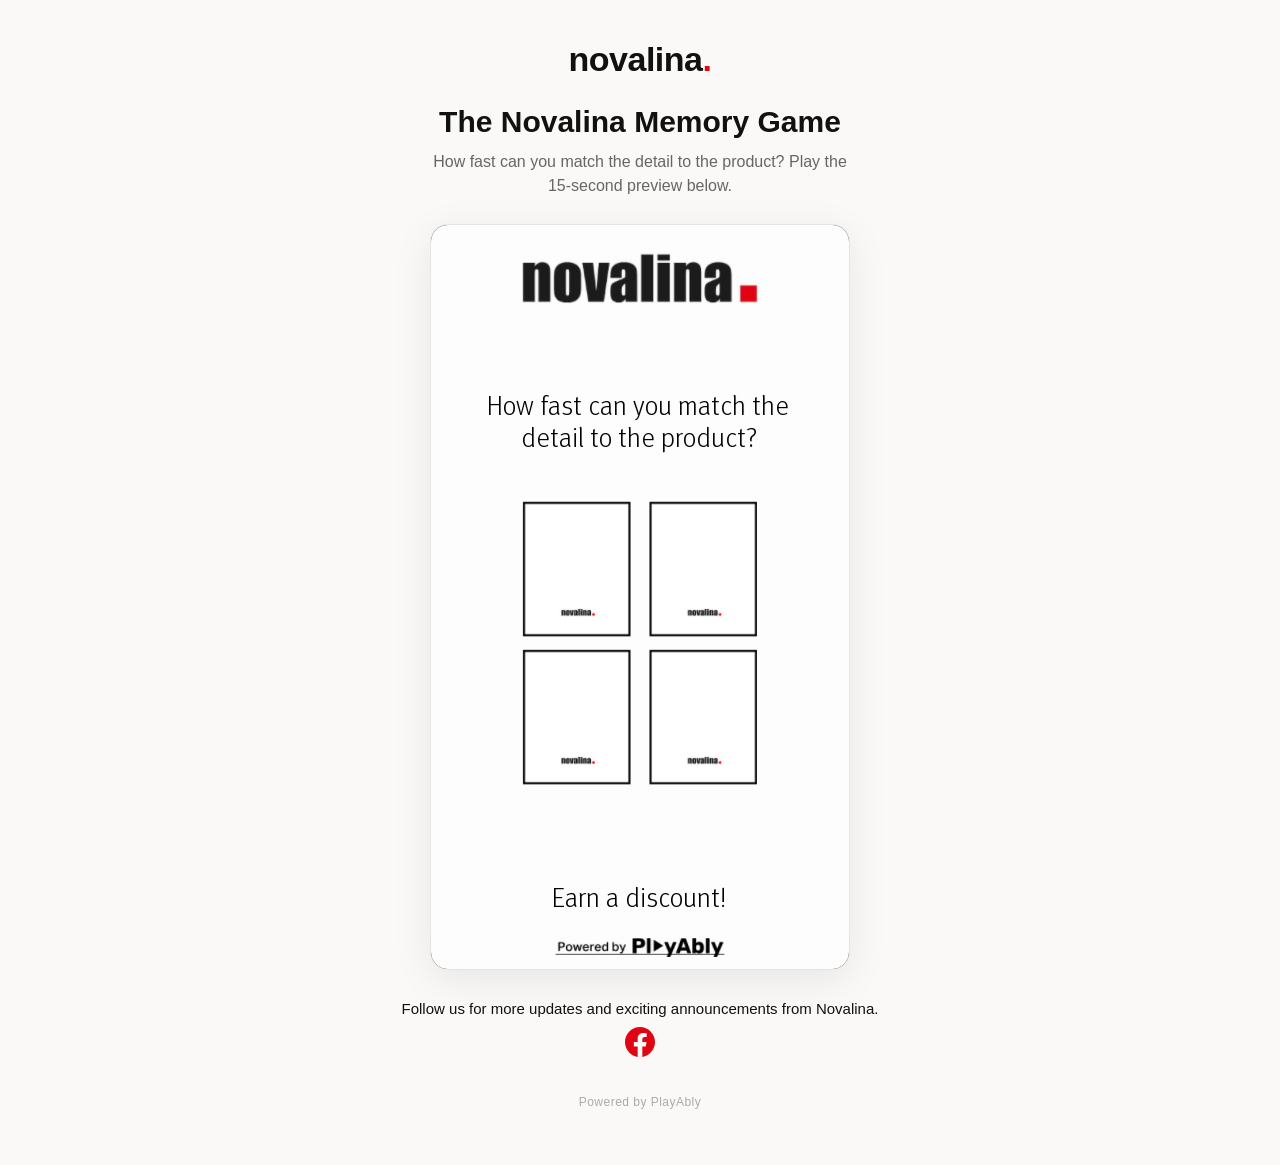
==== preview/index.html @ 93aafea4 "Add branded preview LP at /preview/" ====
<!doctype html>
<html lang="en">
<head>
<meta charset="utf-8">
<meta name="viewport" content="width=device-width, initial-scale=1">
<title>Novalina Memory Game — Preview</title>
<meta name="description" content="Play the Novalina memory game — how fast can you match the detail to the product?">
<style>
  :root{ --red:#e10412; --ink:#111; --muted:#666; }
  *{ box-sizing:border-box; }
  body{ margin:0; font-family:"Helvetica Neue",Arial,sans-serif; color:var(--ink);
        background:#faf9f7; -webkit-font-smoothing:antialiased; }
  .wrap{ max-width:560px; margin:0 auto; padding:40px 20px 56px; text-align:center; }
  .logo{ font-weight:800; font-size:34px; letter-spacing:-.5px; }
  .logo b{ color:var(--ink); } .logo .dot{ color:var(--red); }
  h1{ font-size:30px; line-height:1.15; margin:26px 0 10px; }
  p.lede{ color:var(--muted); font-size:16px; line-height:1.5; margin:0 auto 26px; max-width:420px; }
  .frame{ width:100%; max-width:420px; aspect-ratio:9/16; margin:0 auto; border:1px solid #e6e3df;
          border-radius:18px; overflow:hidden; background:#fff; box-shadow:0 10px 40px rgba(0,0,0,.08); }
  .frame iframe{ width:100%; height:100%; border:0; display:block; }
  .follow{ margin-top:30px; }
  .follow p{ color:var(--ink); font-size:15px; margin:0 0 10px; }
  .follow a{ display:inline-block; line-height:0; }
  .foot{ margin-top:34px; color:#aaa; font-size:12px; letter-spacing:.04em; }
</style>
</head>
<body>
  <div class="wrap">
    <div class="logo"><b>novalina</b><span class="dot">.</span></div>
    <h1>The Novalina Memory Game</h1>
    <p class="lede">How fast can you match the detail to the product? Play the 15-second preview below.</p>

    <div class="frame">
      <iframe src="../index.html?instanceId=preview&env=production"
              title="Novalina Memory Game" loading="lazy"
              allow="autoplay; fullscreen"></iframe>
    </div>

    <div class="follow">
      <p>Follow us for more updates and exciting announcements from Novalina.</p>
      <a href="https://www.facebook.com/novalinakitchens/" target="_blank" rel="noopener"
         aria-label="Follow Novalina on Facebook">
        <svg width="30" height="30" viewBox="0 0 24 24" fill="#e10412" xmlns="http://www.w3.org/2000/svg"><path d="M24 12.07C24 5.4 18.63 0 12 0S0 5.4 0 12.07C0 18.1 4.39 23.1 10.13 24v-8.44H7.08v-3.49h3.05V9.41c0-3.02 1.79-4.69 4.53-4.69 1.31 0 2.68.24 2.68.24v2.97h-1.51c-1.49 0-1.96.93-1.96 1.89v2.25h3.33l-.53 3.49h-2.8V24C19.61 23.1 24 18.1 24 12.07z"/></svg>
      </a>
    </div>

    <div class="foot">Powered by PlayAbly</div>
  </div>
</body>
</html>
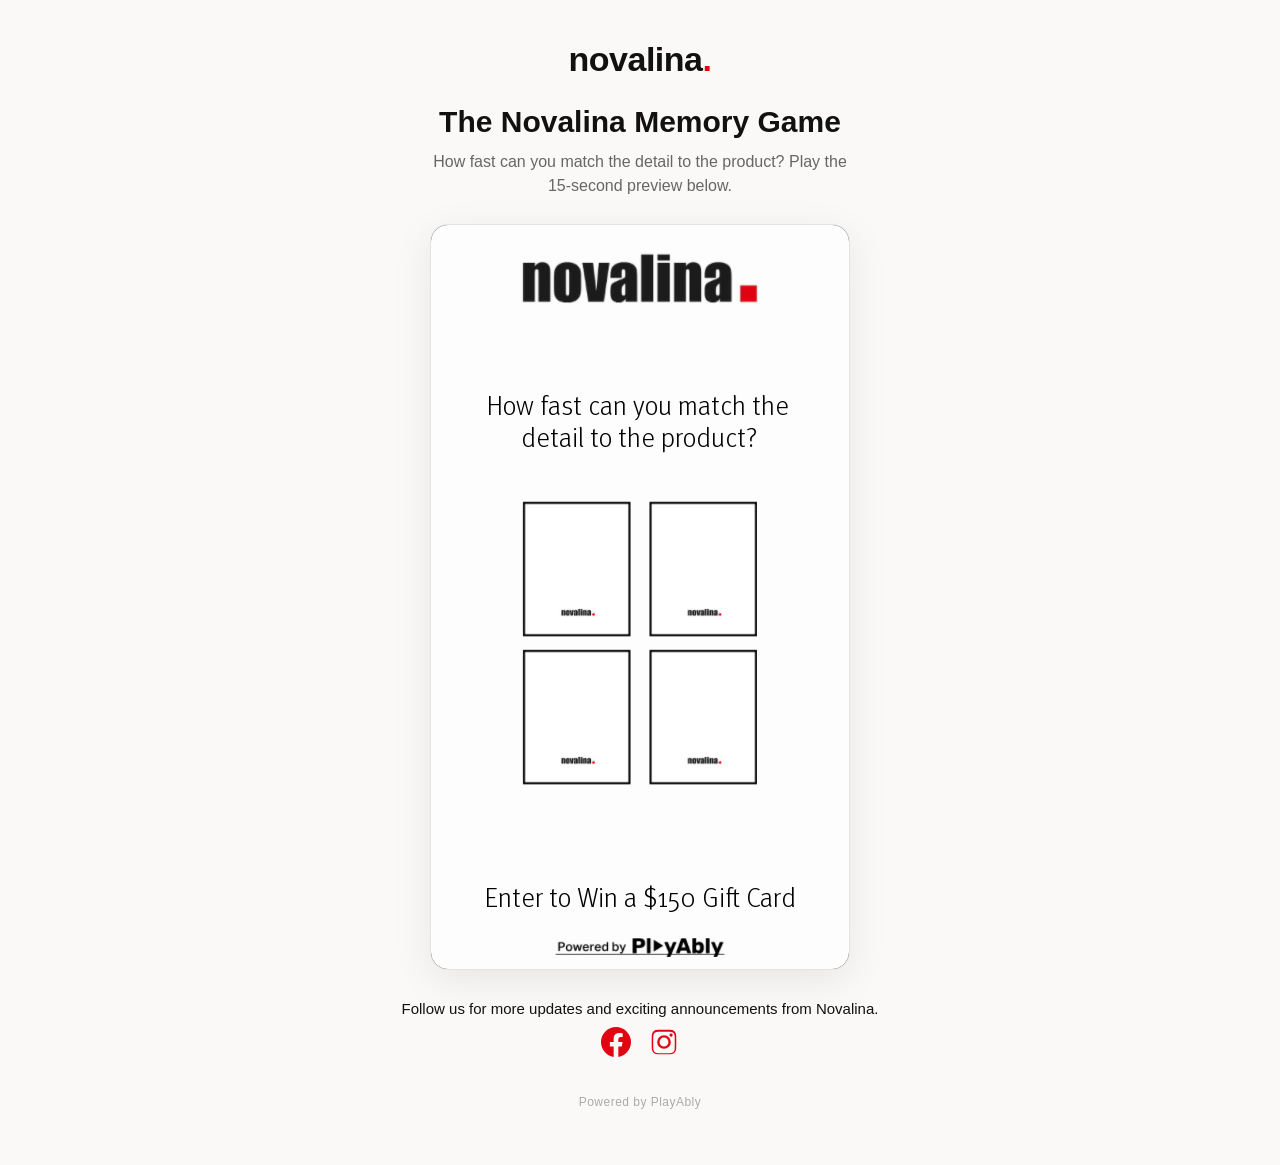
==== commit c7807ec0: "Add Instagram icon to preview LP follow row" ====
--- a/preview/index.html
+++ b/preview/index.html
@@ -42,6 +42,7 @@
          aria-label="Follow Novalina on Facebook">
         <svg width="30" height="30" viewBox="0 0 24 24" fill="#e10412" xmlns="http://www.w3.org/2000/svg"><path d="M24 12.07C24 5.4 18.63 0 12 0S0 5.4 0 12.07C0 18.1 4.39 23.1 10.13 24v-8.44H7.08v-3.49h3.05V9.41c0-3.02 1.79-4.69 4.53-4.69 1.31 0 2.68.24 2.68.24v2.97h-1.51c-1.49 0-1.96.93-1.96 1.89v2.25h3.33l-.53 3.49h-2.8V24C19.61 23.1 24 18.1 24 12.07z"/></svg>
       </a>
+      <a href="https://www.instagram.com/novalinakitchens/" target="_blank" rel="noopener" aria-label="Follow Novalina on Instagram" style="display:inline-block;line-height:0;margin-left:14px;vertical-align:top;"><svg width="30" height="30" viewBox="0 0 24 24" fill="#e10412" xmlns="http://www.w3.org/2000/svg"><path d="M12 2.16c3.2 0 3.58.01 4.85.07 1.17.05 1.8.25 2.23.41.56.22.96.48 1.38.9.42.42.68.82.9 1.38.16.42.36 1.06.41 2.23.06 1.27.07 1.65.07 4.85s-.01 3.58-.07 4.85c-.05 1.17-.25 1.8-.41 2.23-.22.56-.48.96-.9 1.38-.42.42-.82.68-1.38.9-.42.16-1.06.36-2.23.41-1.27.06-1.65.07-4.85.07s-3.58-.01-4.85-.07c-1.17-.05-1.8-.25-2.23-.41-.56-.22-.96-.48-1.38-.9-.42-.42-.68-.82-.9-1.38-.16-.42-.36-1.06-.41-2.23C2.17 15.58 2.16 15.2 2.16 12s.01-3.58.07-4.85c.05-1.17.25-1.8.41-2.23.22-.56.48-.96.9-1.38.42-.42.82-.68 1.38-.9.42-.16 1.06-.36 2.23-.41C8.42 2.17 8.8 2.16 12 2.16zm0 1.62c-3.15 0-3.52.01-4.76.07-.9.04-1.39.19-1.72.32-.43.17-.74.37-1.06.69-.32.32-.52.63-.69 1.06-.13.33-.28.82-.32 1.72-.06 1.24-.07 1.61-.07 4.76s.01 3.52.07 4.76c.04.9.19 1.39.32 1.72.17.43.37.74.69 1.06.32.32.63.52 1.06.69.33.13.82.28 1.72.32 1.24.06 1.61.07 4.76.07s3.52-.01 4.76-.07c.9-.04 1.39-.19 1.72-.32.43-.17.74-.37 1.06-.69.32-.32.52-.63.69-1.06.13-.33.28-.82.32-1.72.06-1.24.07-1.61.07-4.76s-.01-3.52-.07-4.76c-.04-.9-.19-1.39-.32-1.72-.17-.43-.37-.74-.69-1.06-.32-.32-.63-.52-1.06-.69-.33-.13-.82-.28-1.72-.32-1.24-.06-1.61-.07-4.76-.07zm0 2.76a5.46 5.46 0 1 0 0 10.92 5.46 5.46 0 0 0 0-10.92zm0 9.01a3.55 3.55 0 1 1 0-7.1 3.55 3.55 0 0 1 0 7.1zm6.95-9.23a1.28 1.28 0 1 1-2.55 0 1.28 1.28 0 0 1 2.55 0z"/></svg></a>
     </div>
 
     <div class="foot">Powered by PlayAbly</div>
